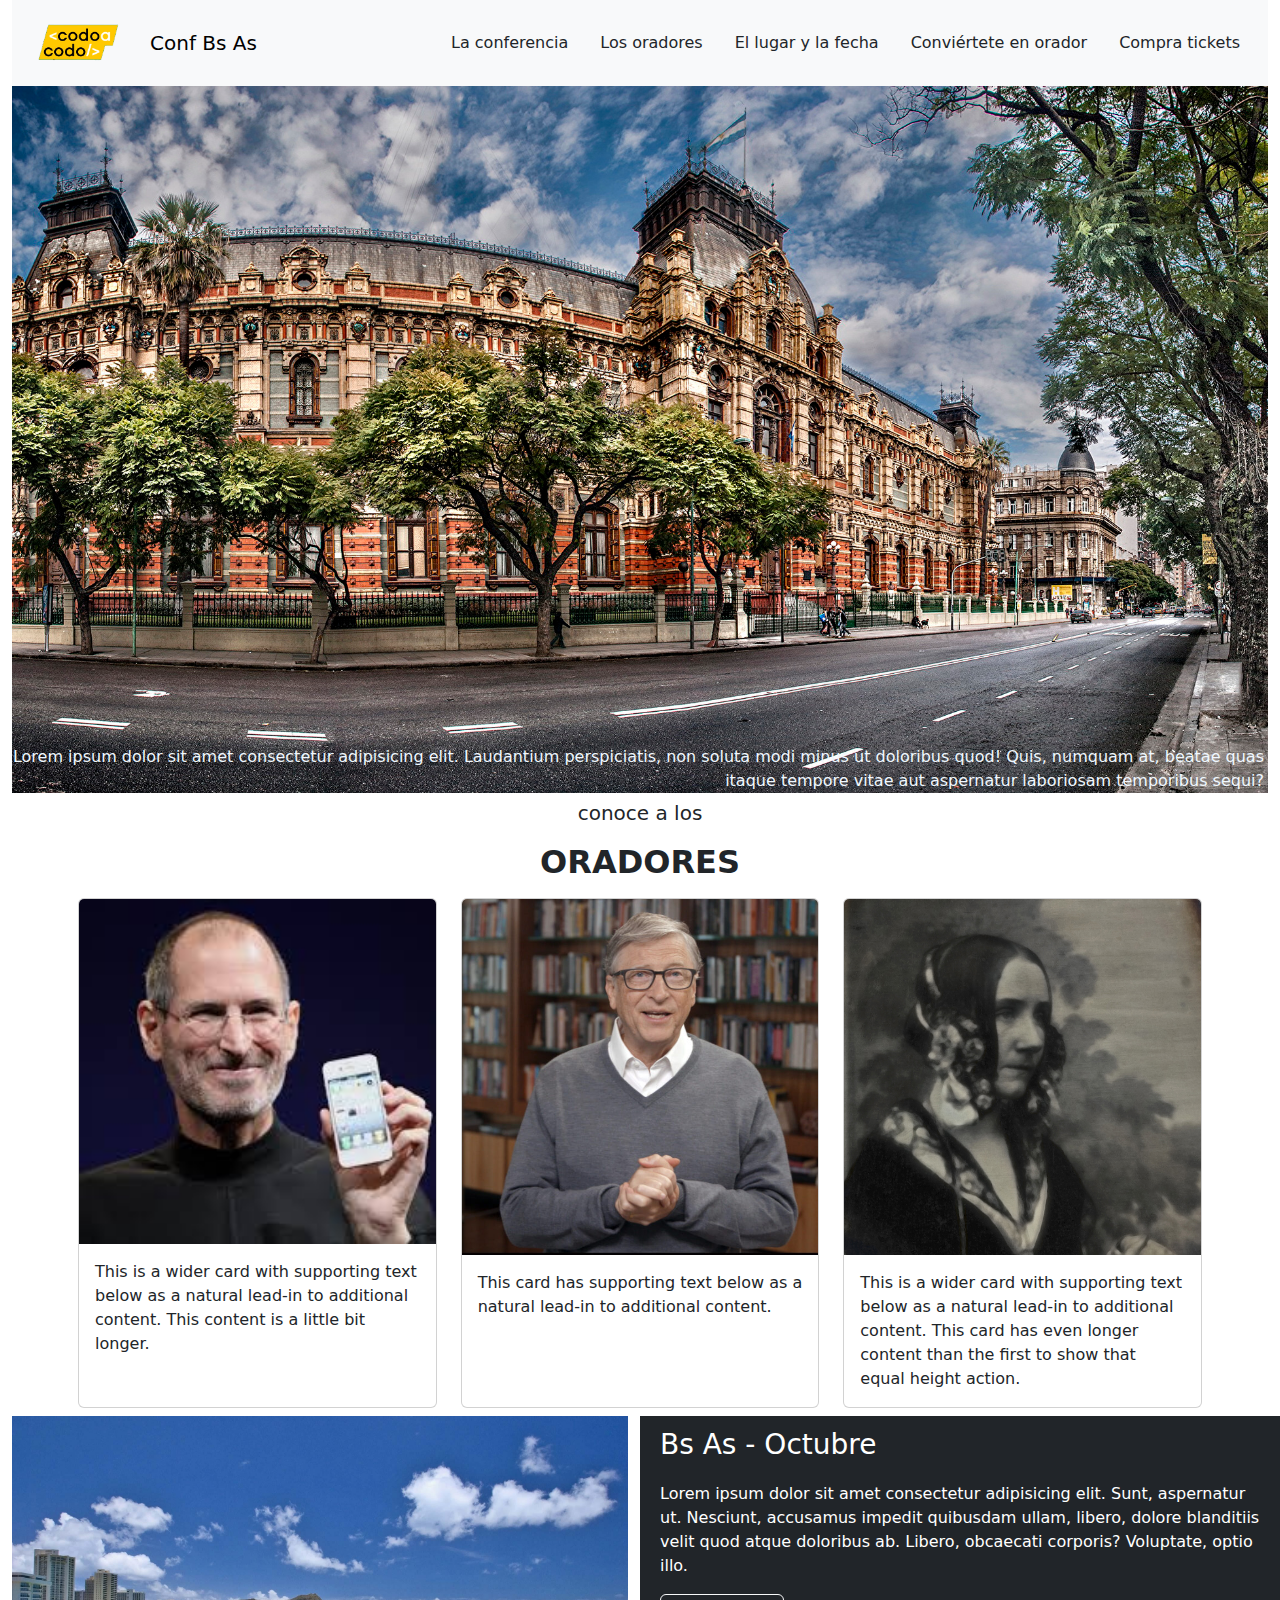
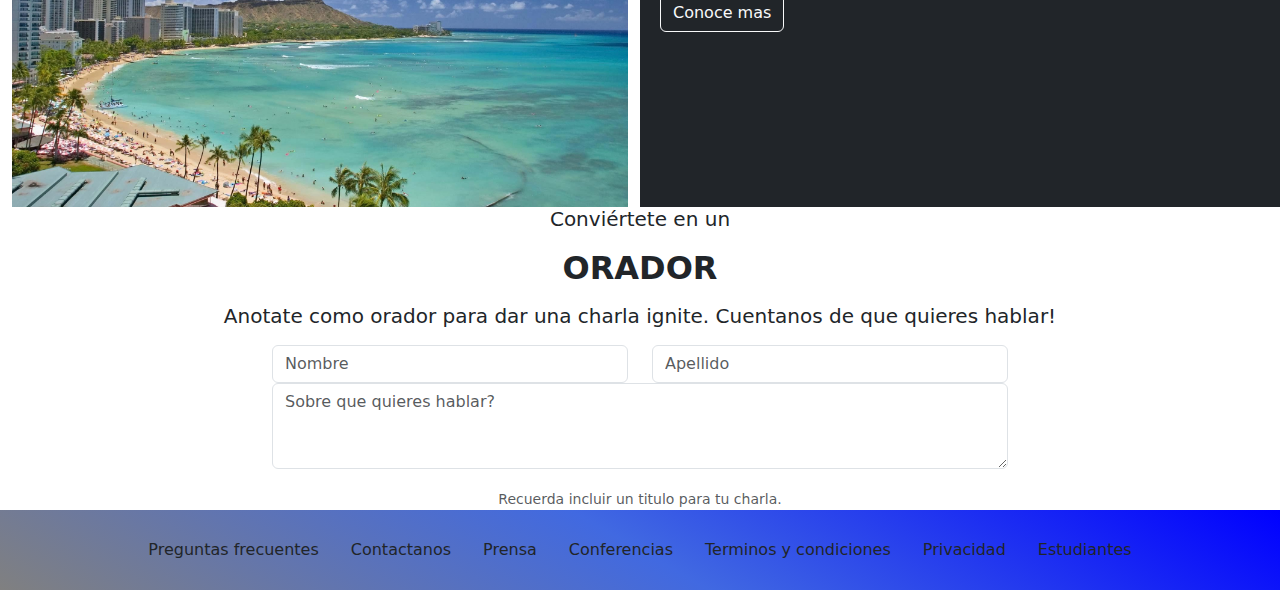
==== index.html @ dfd31fb0 "primer commit del TP" ====
<!DOCTYPE html>
<html lang="en">

<head>
    <meta charset="UTF-8">
    <meta http-equiv="X-UA-Compatible" content="IE=edge">
    <meta name="viewport" content="width=device-width, initial-scale=1.0">
    <link rel="stylesheet" href="bootstrap.min.css">
    <link rel="stylesheet" href="estilos.css">
    <title>TP Integrador</title>
</head>

<body>
    <div class="container-fluid text-center">
        <nav class="navbar navbar-expand-lg bg-body-tertiary">
            <div class="container-fluid">
                <a class="navbar-brand" href="#">
                    <img src="img/codoacodo.png" alt="Bootstrap" width="110" height="60">
                </a>
                <a class="navbar-brand" href="#">Conf Bs As</a>
                <div class="collapse navbar-collapse justify-content-end" id="navbarSupportedContent">
                    <ul class="nav">
                        <li class="nav-item">
                            <a class="nav-link text-reset" aria-current="page" href="#">La conferencia</a>
                        </li>
                        <li class="nav-item">
                            <a class="nav-link text-reset" href="#">Los oradores</a>
                        </li>
                        <li class="nav-item">
                            <a class="nav-link text-reset" href="#">El lugar y la fecha</a>
                        </li>
                        <li class="nav-item">
                            <a class="nav-link text-reset" href="#">Conviértete en orador</a>
                        </li>
                        <li class="nav-item">
                            <a class="nav-link text-reset" href="#">Compra tickets</a>
                        </li>
                    </ul>
                </div>
            </div>
        </nav>
    </div>
    <div class="container-fluid" id="padre">
        <img src="img/ba1.jpg" class="img-fluid" alt="...">
        <div class="card-title text-end">Lorem ipsum dolor sit amet consectetur adipisicing elit. Laudantium
            perspiciatis, non
            soluta modi minus ut doloribus quod! Quis, numquam at, beatae quas itaque tempore vitae aut aspernatur
            laboriosam temporibus sequi?</div>
    </div>
    <div class="container p-2">
        <div>
            <p class="text-center fs-5 lh-sm">conoce a los</p>
            <p class="text-center fs-2 fw-bold lh-sm mt-0 ">ORADORES</p>
        </div>
        <div class="row row-cols-1 row-cols-md-3 g-4">
            <div class="col">
                <div class="card h-100">
                    <img src="img/steve.jpg" class="card-img-top" alt="...">
                    <div class="card-body">
                        <p class="card-text">This is a wider card with supporting text below as a natural lead-in to
                            additional content. This content is a little bit longer.</p>
                    </div>
                </div>
            </div>
            <div class="col">
                <div class="card h-100">
                    <img src="img/bill.jpg" class="card-img-top" alt="...">
                    <div class="card-body">
                        <p class="card-text">This card has supporting text below as a natural lead-in to additional
                            content.</p>
                    </div>
                </div>
            </div>
            <div class="col">
                <div class="card h-100">
                    <img src="img/ada.jpeg" class="card-img-top" alt="...">
                    <div class="card-body">
                        <p class="card-text">This is a wider card with supporting text below as a natural lead-in to
                            additional content. This card has even longer content than the first to show that equal
                            height action.</p>
                    </div>
                </div>
            </div>
        </div>
    </div>
    <div class="container-fluid">
        <div class="row">
            <div class="col-6 start-0">
                <img src="img/honolulu.jpg" class="img-fluid" alt="...">
            </div>
            <div class="col-6 end-0 bg-dark">
                <p class="text-start text-white fs-3 p-2 m-0">Bs As - Octubre</p>
                <p class="text-start text-white fs-6 p-2 m-0">Lorem ipsum dolor sit amet consectetur adipisicing
                    elit. Sunt, aspernatur ut. Nesciunt, accusamus impedit quibusdam ullam, libero, dolore blanditiis
                    velit quod atque doloribus ab. Libero, obcaecati corporis? Voluptate, optio illo.
                </p>
                <button type="button" class="btn btn-outline-light m-2">Conoce mas</button>
            </div>
        </div>
    </div>
    <div class="container-fluid">
        <div class="row">
            <p class="text-center fs-5 lh-sm">Conviértete en un</p>
            <p class="text-center fs-2 fw-bold lh-sm mt-0 ">ORADOR</p>
            <p class="text-center fs-5 lh-sm">Anotate como orador para dar una charla ignite. Cuentanos de que quieres
                hablar!</p>
        </div>
        <div class="container text-center">
            <div class="row justify-content-md-center">
                <div class="col-4">
                    <input type="text" class="form-control" placeholder="Nombre" aria-label="First name">
                </div>
                <div class="col-4">
                    <input type="text" class="form-control" placeholder="Apellido" aria-label="Last name">
                </div>
                <div class="mb-3 col-8">
                    <!-- <label for="exampleFormControlTextarea1" class="form-label">Example textarea</label> -->
                    <textarea class="form-control" placeholder="Sobre que quieres hablar?"
                        id="exampleFormControlTextarea1" rows="3"></textarea>
                </div>
                <div class="form-text">
                    Recuerda incluir un titulo para tu charla.
                </div>
            </div>
        </div>
    </div>
    <div class="footer d-flex align-items-center">
        <div class="m-auto">
            <ul class="nav justify-content-center">
                <li class="nav-item">
                    <a class="nav-link text-reset" href="#">Preguntas frecuentes</a>
                </li>
                <li class="nav-item">
                    <a class="nav-link text-reset" href="#">Contactanos</a>
                </li>
                <li class="nav-item">
                    <a class="nav-link text-reset" href="#">Prensa</a>
                </li>
                <li class="nav-item">
                    <a class="nav-link text-reset" href="#">Conferencias</a>
                </li>
                <li class="nav-item">
                    <a class="nav-link text-reset" href="#">Terminos y condiciones</a>
                </li>
                <li class="nav-item">
                    <a class="nav-link text-reset" href="#">Privacidad</a>
                </li>
                <li class="nav-item">
                    <a class="nav-link text-reset" href="#">Estudiantes</a>
                </li>
            </ul>
        </div>
    </div>
</body>

</html>
---- estilos.css ----
/* .nav-item{
    text-color: #f8f4f4;
} */

#padre{
    position: relative;
    /* display: inline-block; */
}

.card-title {
    position: absolute;    /* posición absolute con respecto al padre */
    bottom: 0;             /* posicionada en la esquina inferior derecha */
    right: 1rem;
    color: aliceblue;
  }

.footer{
    background:linear-gradient(30deg,grey,royalblue,blue);
    height: 80px;
}
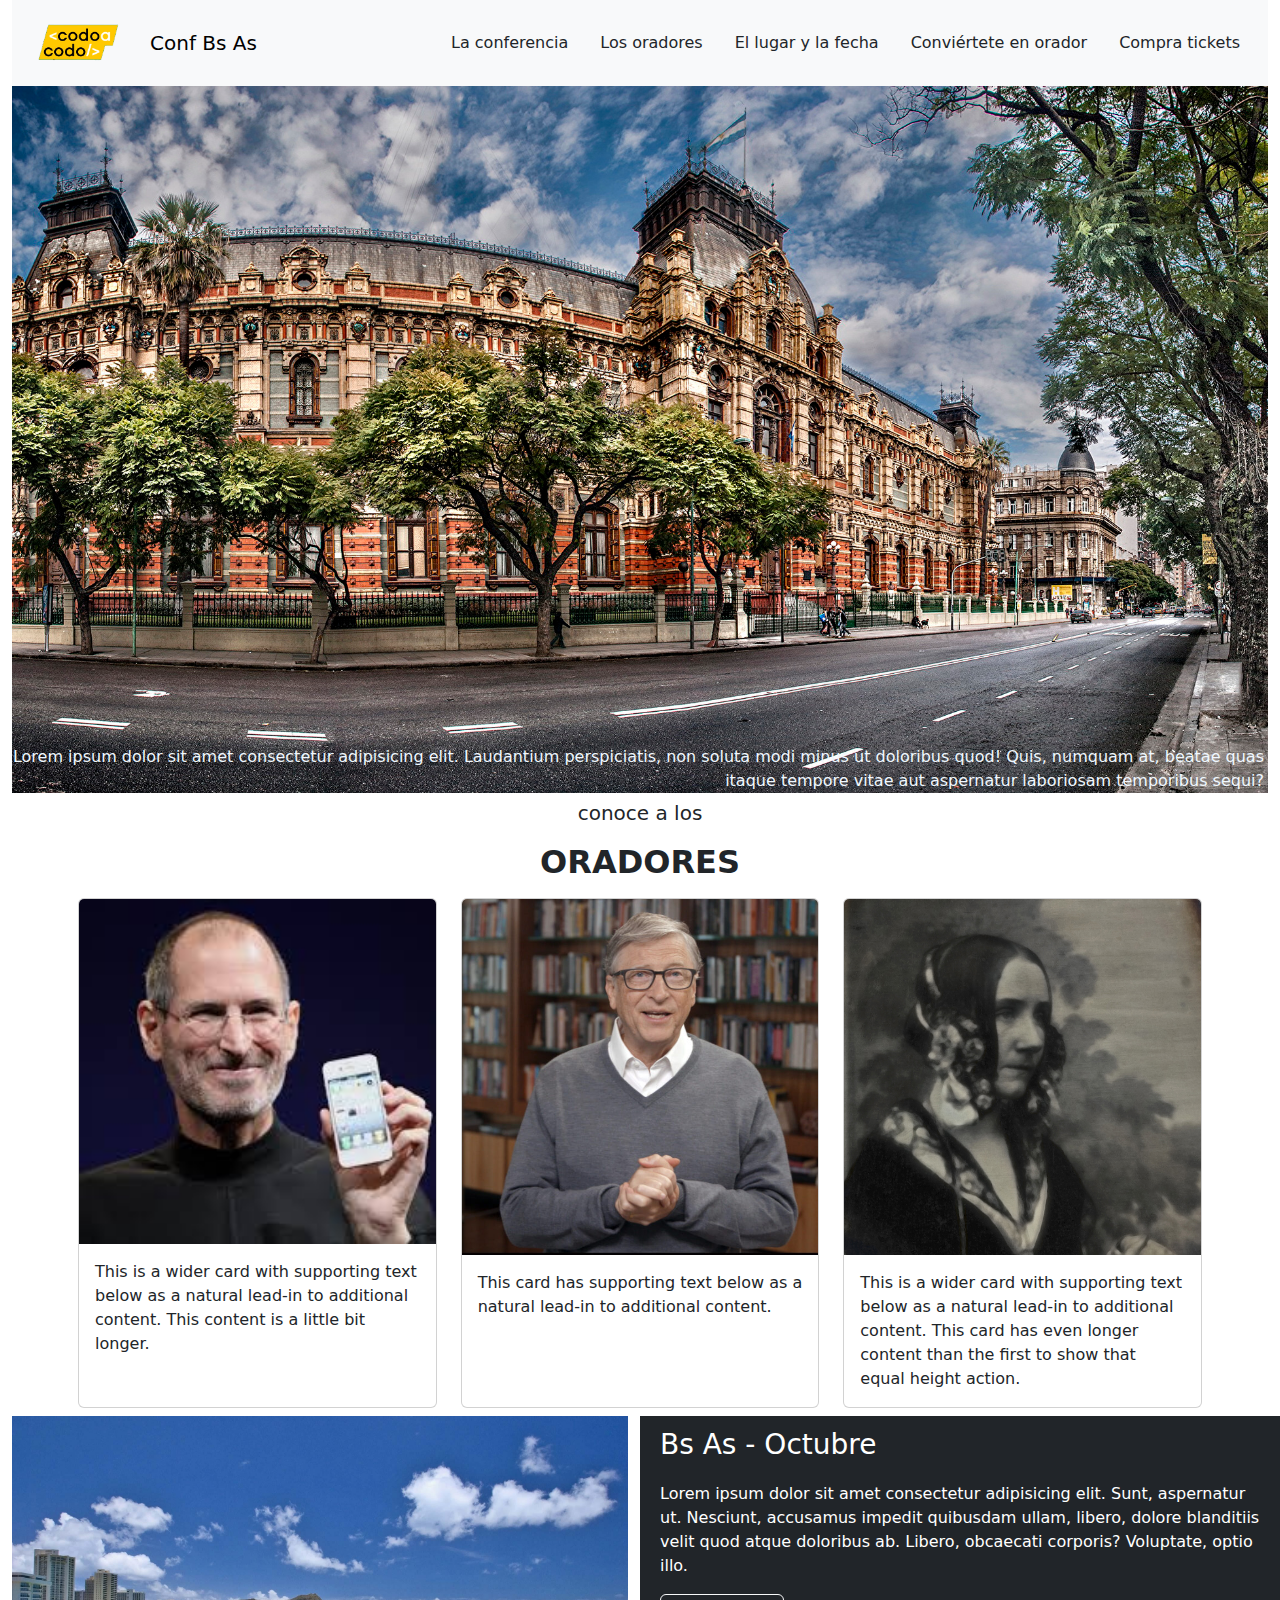
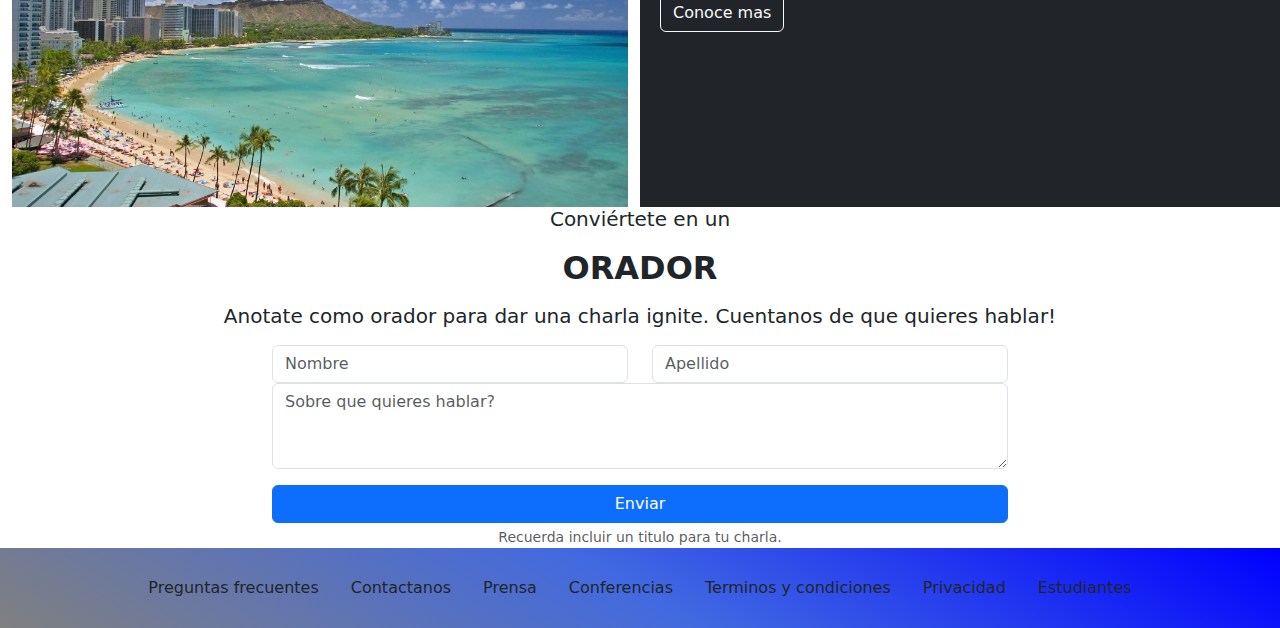
==== commit 25bf93f6: "agregue el boton de enviar al final de la pagina" ====
--- a/index.html
+++ b/index.html
@@ -118,6 +118,9 @@
                     <textarea class="form-control" placeholder="Sobre que quieres hablar?"
                         id="exampleFormControlTextarea1" rows="3"></textarea>
                 </div>
+                <div class="d-grid gap-2 col-8">
+                    <button class="btn btn-primary" type="button">Enviar</button>
+                  </div>
                 <div class="form-text">
                     Recuerda incluir un titulo para tu charla.
                 </div>
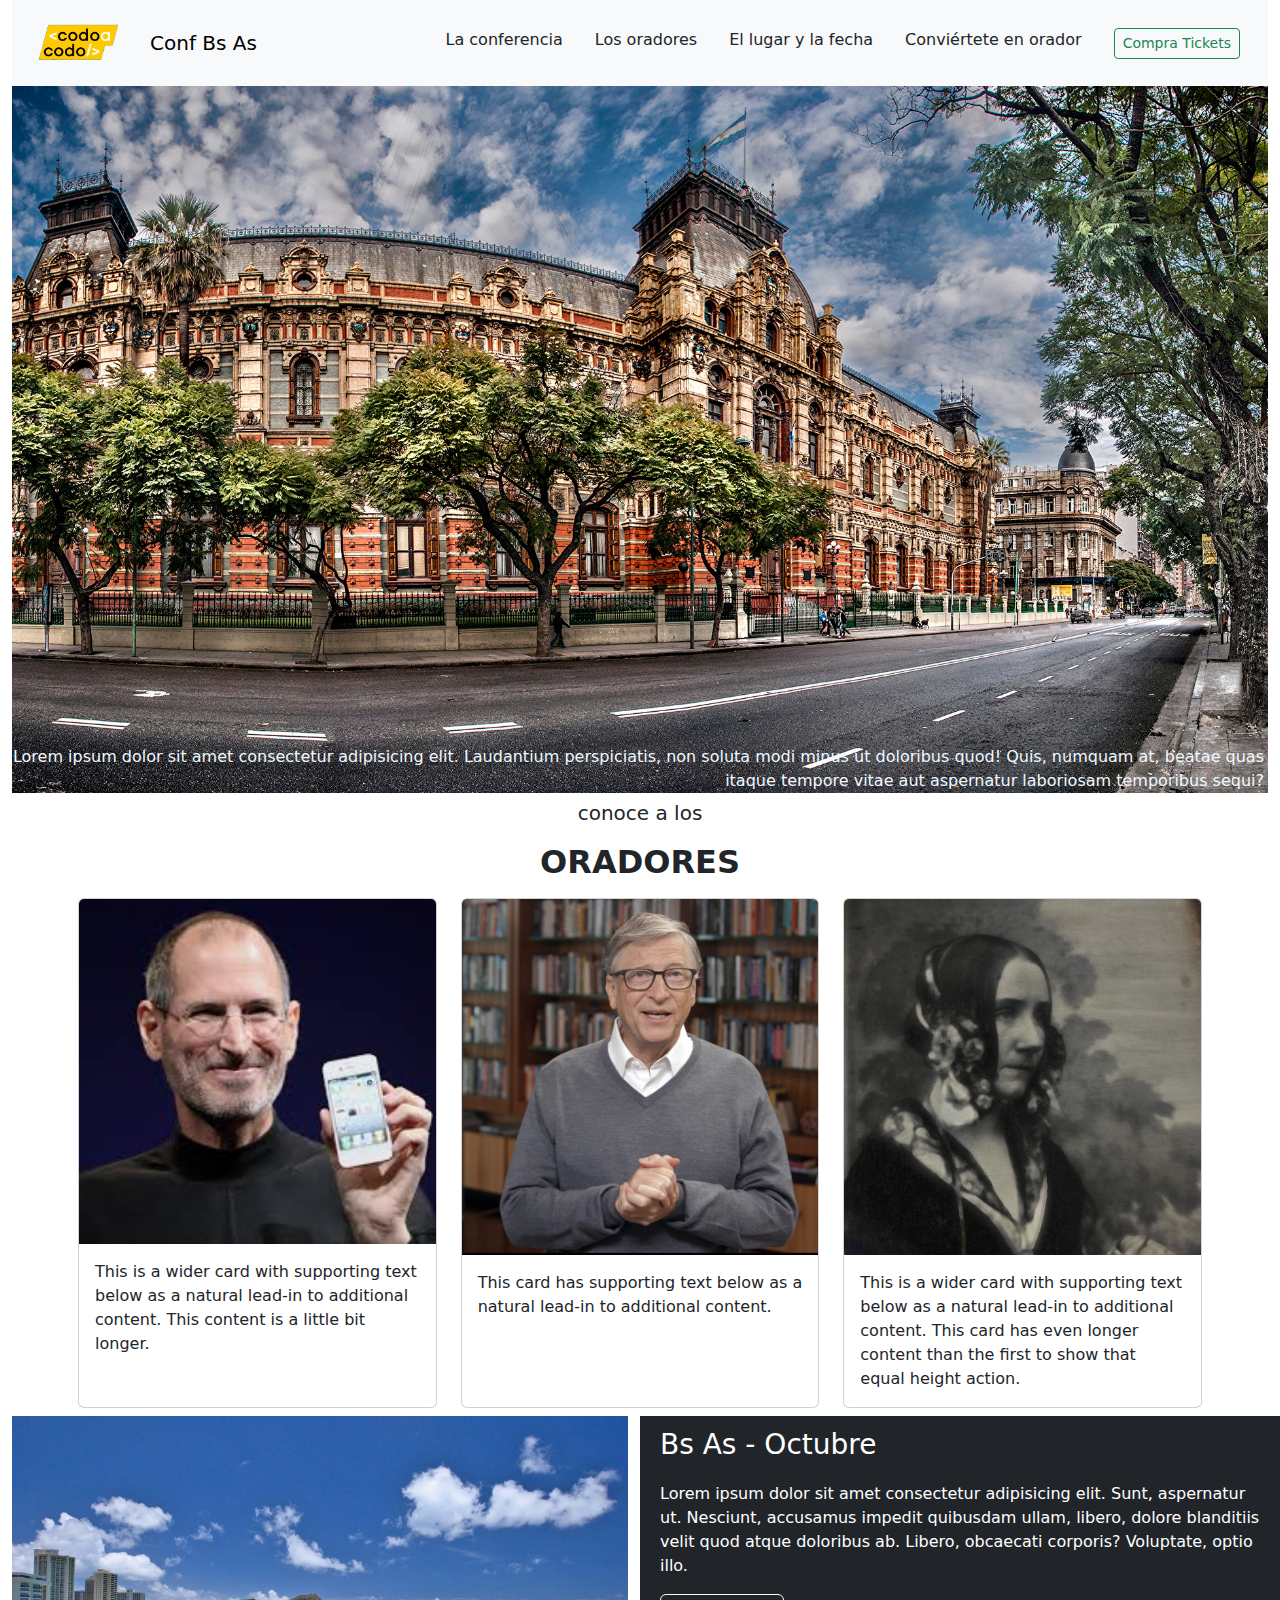
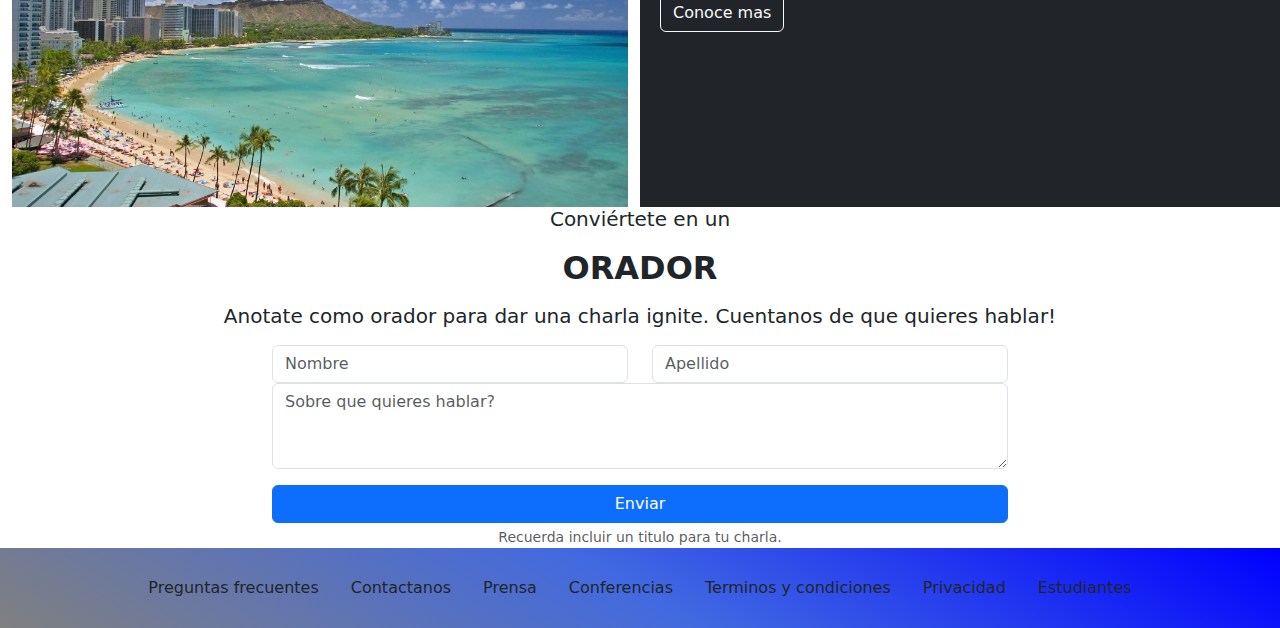
==== commit 92593b7e: "agregue el archivo Js,y modifique las secciones del body" ====
--- a/index.html
+++ b/index.html
@@ -11,149 +11,162 @@
 </head>
 
 <body>
-    <div class="container-fluid text-center">
-        <nav class="navbar navbar-expand-lg bg-body-tertiary">
-            <div class="container-fluid">
-                <a class="navbar-brand" href="#">
-                    <img src="img/codoacodo.png" alt="Bootstrap" width="110" height="60">
-                </a>
-                <a class="navbar-brand" href="#">Conf Bs As</a>
-                <div class="collapse navbar-collapse justify-content-end" id="navbarSupportedContent">
-                    <ul class="nav">
-                        <li class="nav-item">
-                            <a class="nav-link text-reset" aria-current="page" href="#">La conferencia</a>
-                        </li>
-                        <li class="nav-item">
-                            <a class="nav-link text-reset" href="#">Los oradores</a>
-                        </li>
-                        <li class="nav-item">
-                            <a class="nav-link text-reset" href="#">El lugar y la fecha</a>
-                        </li>
-                        <li class="nav-item">
-                            <a class="nav-link text-reset" href="#">Conviértete en orador</a>
-                        </li>
-                        <li class="nav-item">
-                            <a class="nav-link text-reset" href="#">Compra tickets</a>
-                        </li>
-                    </ul>
-                </div>
-            </div>
-        </nav>
-    </div>
-    <div class="container-fluid" id="padre">
-        <img src="img/ba1.jpg" class="img-fluid" alt="...">
-        <div class="card-title text-end">Lorem ipsum dolor sit amet consectetur adipisicing elit. Laudantium
-            perspiciatis, non
-            soluta modi minus ut doloribus quod! Quis, numquam at, beatae quas itaque tempore vitae aut aspernatur
-            laboriosam temporibus sequi?</div>
-    </div>
-    <div class="container p-2">
-        <div>
-            <p class="text-center fs-5 lh-sm">conoce a los</p>
-            <p class="text-center fs-2 fw-bold lh-sm mt-0 ">ORADORES</p>
-        </div>
-        <div class="row row-cols-1 row-cols-md-3 g-4">
-            <div class="col">
-                <div class="card h-100">
-                    <img src="img/steve.jpg" class="card-img-top" alt="...">
-                    <div class="card-body">
-                        <p class="card-text">This is a wider card with supporting text below as a natural lead-in to
-                            additional content. This content is a little bit longer.</p>
+    <header>
+
+        <div class="container-fluid text-center">
+            <nav class="navbar navbar-expand-lg bg-body-tertiary">
+                <div class="container-fluid">
+                    <a class="navbar-brand" href="#">
+                        <img src="img/codoacodo.png" alt="Bootstrap" width="110" height="60">
+                    </a>
+                    <a class="navbar-brand" href="#">Conf Bs As</a>
+                    <div class="collapse navbar-collapse justify-content-end" id="navbarSupportedContent">
+                        <ul class="nav">
+                            <li class="nav-item">
+                                <a class="nav-link text-reset" aria-current="page" href="#">La conferencia</a>
+                            </li>
+                            <li class="nav-item">
+                                <a class="nav-link text-reset" href="#">Los oradores</a>
+                            </li>
+                            <li class="nav-item">
+                                <a class="nav-link text-reset" href="#">El lugar y la fecha</a>
+                            </li>
+                            <li class="nav-item">
+                                <a class="nav-link text-reset" href="#">Conviértete en orador</a>
+                            </li>
+                            <li class="nav-item">
+                                <a class="nav-link text-reset" href="ticket.html"><button  id='bticket' type="button"
+                                        class="btn btn-outline-success btn-sm">Compra Tickets</button></a>
+                            </li>
+                        </ul>
                     </div>
                 </div>
+            </nav>
+        </div>
+    </header>
+    <section>
+
+        <div class="container-fluid" id="padre">
+            <img src="img/ba1.jpg" class="img-fluid" alt="...">
+            <div class="card-title text-end">Lorem ipsum dolor sit amet consectetur adipisicing elit. Laudantium
+                perspiciatis, non
+                soluta modi minus ut doloribus quod! Quis, numquam at, beatae quas itaque tempore vitae aut aspernatur
+                laboriosam temporibus sequi?</div>
+        </div>
+        <div class="container p-2">
+            <div>
+                <p class="text-center fs-5 lh-sm">conoce a los</p>
+                <p class="text-center fs-2 fw-bold lh-sm mt-0 ">ORADORES</p>
             </div>
-            <div class="col">
-                <div class="card h-100">
-                    <img src="img/bill.jpg" class="card-img-top" alt="...">
-                    <div class="card-body">
-                        <p class="card-text">This card has supporting text below as a natural lead-in to additional
-                            content.</p>
+            <div class="row row-cols-1 row-cols-md-3 g-4">
+                <div class="col">
+                    <div class="card h-100">
+                        <img src="img/steve.jpg" class="card-img-top" alt="...">
+                        <div class="card-body">
+                            <p class="card-text">This is a wider card with supporting text below as a natural lead-in to
+                                additional content. This content is a little bit longer.</p>
+                        </div>
                     </div>
                 </div>
-            </div>
-            <div class="col">
-                <div class="card h-100">
-                    <img src="img/ada.jpeg" class="card-img-top" alt="...">
-                    <div class="card-body">
-                        <p class="card-text">This is a wider card with supporting text below as a natural lead-in to
-                            additional content. This card has even longer content than the first to show that equal
-                            height action.</p>
+                <div class="col">
+                    <div class="card h-100">
+                        <img src="img/bill.jpg" class="card-img-top" alt="...">
+                        <div class="card-body">
+                            <p class="card-text">This card has supporting text below as a natural lead-in to additional
+                                content.</p>
+                        </div>
+                    </div>
+                </div>
+                <div class="col">
+                    <div class="card h-100">
+                        <img src="img/ada.jpeg" class="card-img-top" alt="...">
+                        <div class="card-body">
+                            <p class="card-text">This is a wider card with supporting text below as a natural lead-in to
+                                additional content. This card has even longer content than the first to show that equal
+                                height action.</p>
+                        </div>
                     </div>
                 </div>
             </div>
         </div>
-    </div>
-    <div class="container-fluid">
-        <div class="row">
-            <div class="col-6 start-0">
-                <img src="img/honolulu.jpg" class="img-fluid" alt="...">
-            </div>
-            <div class="col-6 end-0 bg-dark">
-                <p class="text-start text-white fs-3 p-2 m-0">Bs As - Octubre</p>
-                <p class="text-start text-white fs-6 p-2 m-0">Lorem ipsum dolor sit amet consectetur adipisicing
-                    elit. Sunt, aspernatur ut. Nesciunt, accusamus impedit quibusdam ullam, libero, dolore blanditiis
-                    velit quod atque doloribus ab. Libero, obcaecati corporis? Voluptate, optio illo.
-                </p>
-                <button type="button" class="btn btn-outline-light m-2">Conoce mas</button>
-            </div>
-        </div>
-    </div>
-    <div class="container-fluid">
-        <div class="row">
-            <p class="text-center fs-5 lh-sm">Conviértete en un</p>
-            <p class="text-center fs-2 fw-bold lh-sm mt-0 ">ORADOR</p>
-            <p class="text-center fs-5 lh-sm">Anotate como orador para dar una charla ignite. Cuentanos de que quieres
-                hablar!</p>
-        </div>
-        <div class="container text-center">
-            <div class="row justify-content-md-center">
-                <div class="col-4">
-                    <input type="text" class="form-control" placeholder="Nombre" aria-label="First name">
+        <div class="container-fluid">
+            <div class="row">
+                <div class="col-6 start-0">
+                    <img src="img/honolulu.jpg" class="img-fluid" alt="...">
                 </div>
-                <div class="col-4">
-                    <input type="text" class="form-control" placeholder="Apellido" aria-label="Last name">
-                </div>
-                <div class="mb-3 col-8">
-                    <!-- <label for="exampleFormControlTextarea1" class="form-label">Example textarea</label> -->
-                    <textarea class="form-control" placeholder="Sobre que quieres hablar?"
-                        id="exampleFormControlTextarea1" rows="3"></textarea>
-                </div>
-                <div class="d-grid gap-2 col-8">
-                    <button class="btn btn-primary" type="button">Enviar</button>
-                  </div>
-                <div class="form-text">
-                    Recuerda incluir un titulo para tu charla.
+                <div class="col-6 end-0 bg-dark">
+                    <p class="text-start text-white fs-3 p-2 m-0">Bs As - Octubre</p>
+                    <p class="text-start text-white fs-6 p-2 m-0">Lorem ipsum dolor sit amet consectetur adipisicing
+                        elit. Sunt, aspernatur ut. Nesciunt, accusamus impedit quibusdam ullam, libero, dolore
+                        blanditiis
+                        velit quod atque doloribus ab. Libero, obcaecati corporis? Voluptate, optio illo.
+                    </p>
+                    <button type="button" class="btn btn-outline-light m-2">Conoce mas</button>
                 </div>
             </div>
         </div>
-    </div>
-    <div class="footer d-flex align-items-center">
-        <div class="m-auto">
-            <ul class="nav justify-content-center">
-                <li class="nav-item">
-                    <a class="nav-link text-reset" href="#">Preguntas frecuentes</a>
-                </li>
-                <li class="nav-item">
-                    <a class="nav-link text-reset" href="#">Contactanos</a>
-                </li>
-                <li class="nav-item">
-                    <a class="nav-link text-reset" href="#">Prensa</a>
-                </li>
-                <li class="nav-item">
-                    <a class="nav-link text-reset" href="#">Conferencias</a>
-                </li>
-                <li class="nav-item">
-                    <a class="nav-link text-reset" href="#">Terminos y condiciones</a>
-                </li>
-                <li class="nav-item">
-                    <a class="nav-link text-reset" href="#">Privacidad</a>
-                </li>
-                <li class="nav-item">
-                    <a class="nav-link text-reset" href="#">Estudiantes</a>
-                </li>
-            </ul>
+        <div class="container-fluid">
+            <div class="row">
+                <p class="text-center fs-5 lh-sm">Conviértete en un</p>
+                <p class="text-center fs-2 fw-bold lh-sm mt-0 ">ORADOR</p>
+                <p class="text-center fs-5 lh-sm">Anotate como orador para dar una charla ignite. Cuentanos de que
+                    quieres
+                    hablar!</p>
+            </div>
+            <div class="container text-center">
+                <div class="row justify-content-md-center">
+                    <div class="col-4">
+                        <input type="text" class="form-control" placeholder="Nombre" aria-label="First name">
+                    </div>
+                    <div class="col-4">
+                        <input type="text" class="form-control" placeholder="Apellido" aria-label="Last name">
+                    </div>
+                    <div class="mb-3 col-8">
+                        <!-- <label for="exampleFormControlTextarea1" class="form-label">Example textarea</label> -->
+                        <textarea class="form-control" placeholder="Sobre que quieres hablar?"
+                            id="exampleFormControlTextarea1" rows="3"></textarea>
+                    </div>
+                    <div class="d-grid gap-2 col-8">
+                        <button class="btn btn-primary" type="button">Enviar</button>
+                    </div>
+                    <div class="form-text">
+                        Recuerda incluir un titulo para tu charla.
+                    </div>
+                </div>
+            </div>
         </div>
-    </div>
+    </section>
+    <footer>
+
+        <div class="footer d-flex align-items-center">
+            <div class="m-auto">
+                <ul class="nav justify-content-center">
+                    <li class="nav-item">
+                        <a class="nav-link text-reset" href="#">Preguntas frecuentes</a>
+                    </li>
+                    <li class="nav-item">
+                        <a class="nav-link text-reset" href="#">Contactanos</a>
+                    </li>
+                    <li class="nav-item">
+                        <a class="nav-link text-reset" href="#">Prensa</a>
+                    </li>
+                    <li class="nav-item">
+                        <a class="nav-link text-reset" href="#">Conferencias</a>
+                    </li>
+                    <li class="nav-item">
+                        <a class="nav-link text-reset" href="#">Terminos y condiciones</a>
+                    </li>
+                    <li class="nav-item">
+                        <a class="nav-link text-reset" href="#">Privacidad</a>
+                    </li>
+                    <li class="nav-item">
+                        <a class="nav-link text-reset" href="#">Estudiantes</a>
+                    </li>
+                </ul>
+            </div>
+        </div>
+    </footer>
+    <script src="main.js"></script>
 </body>
 
 </html>